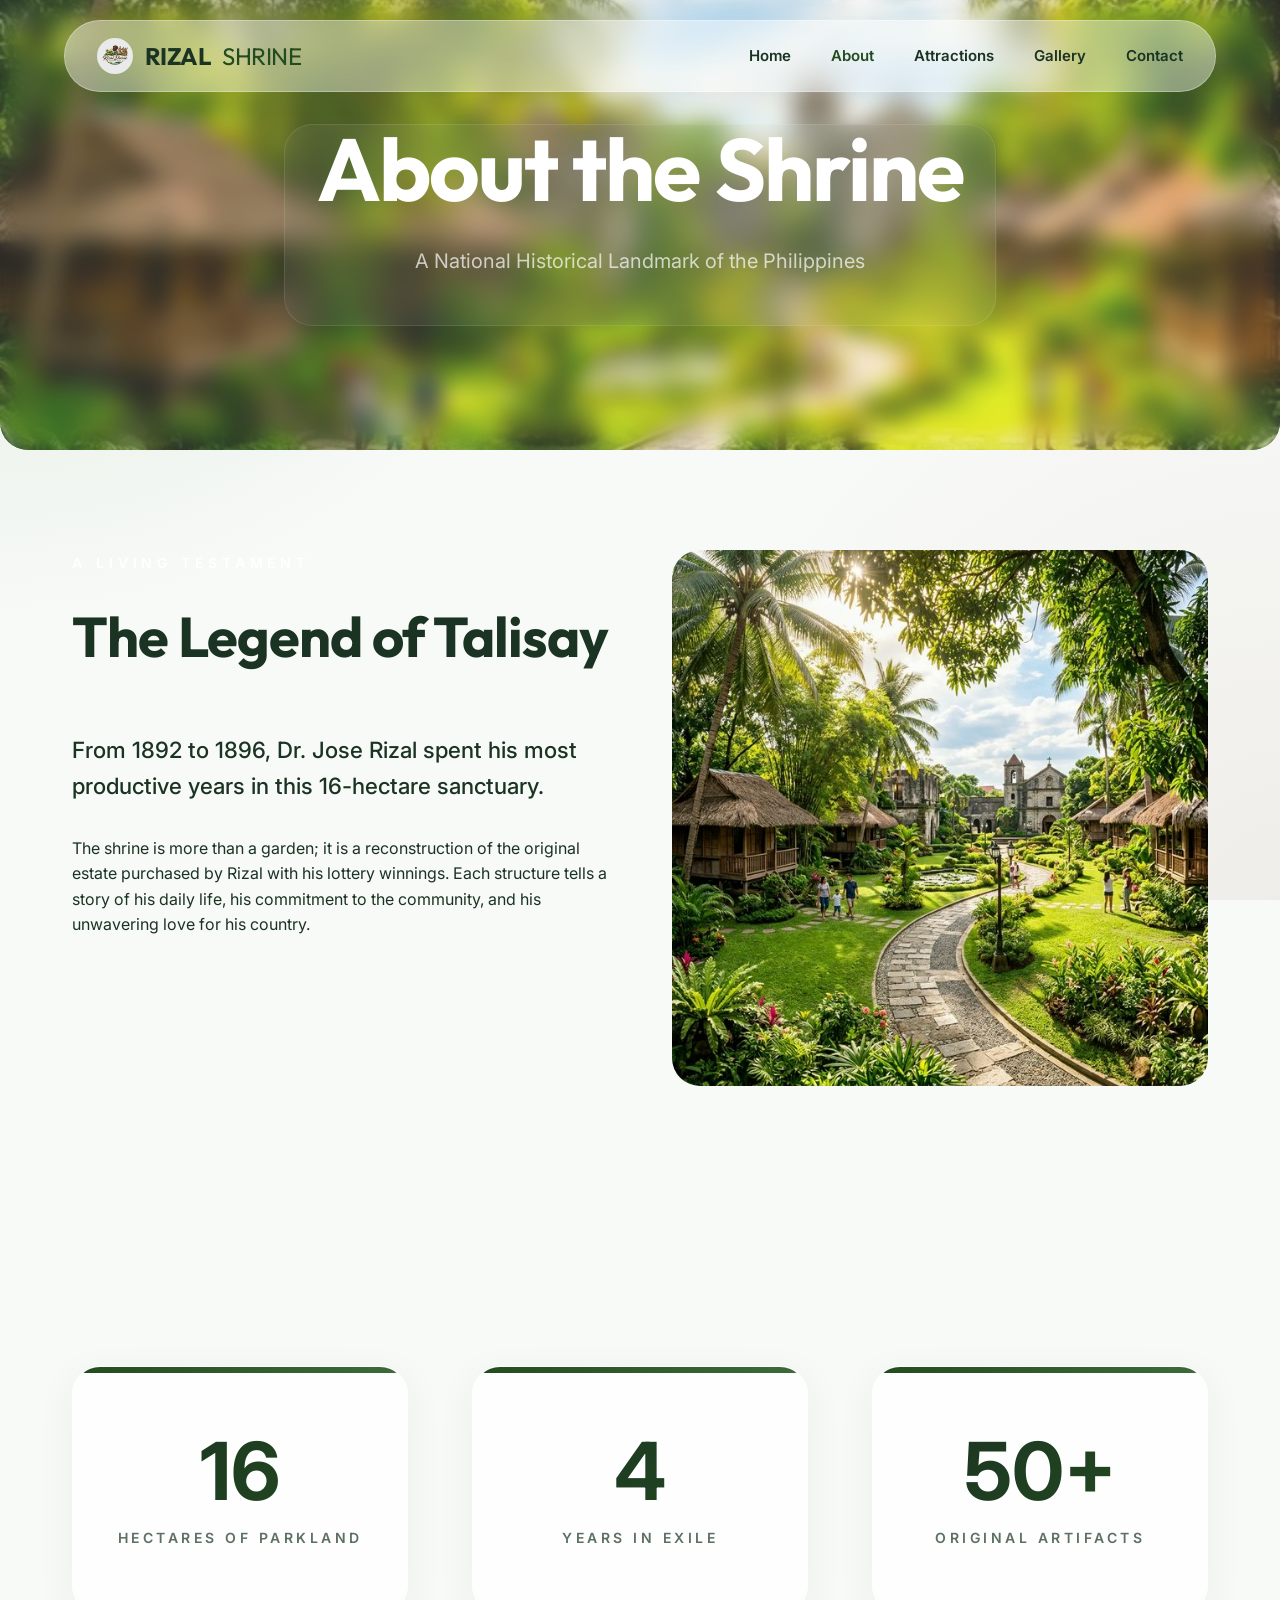
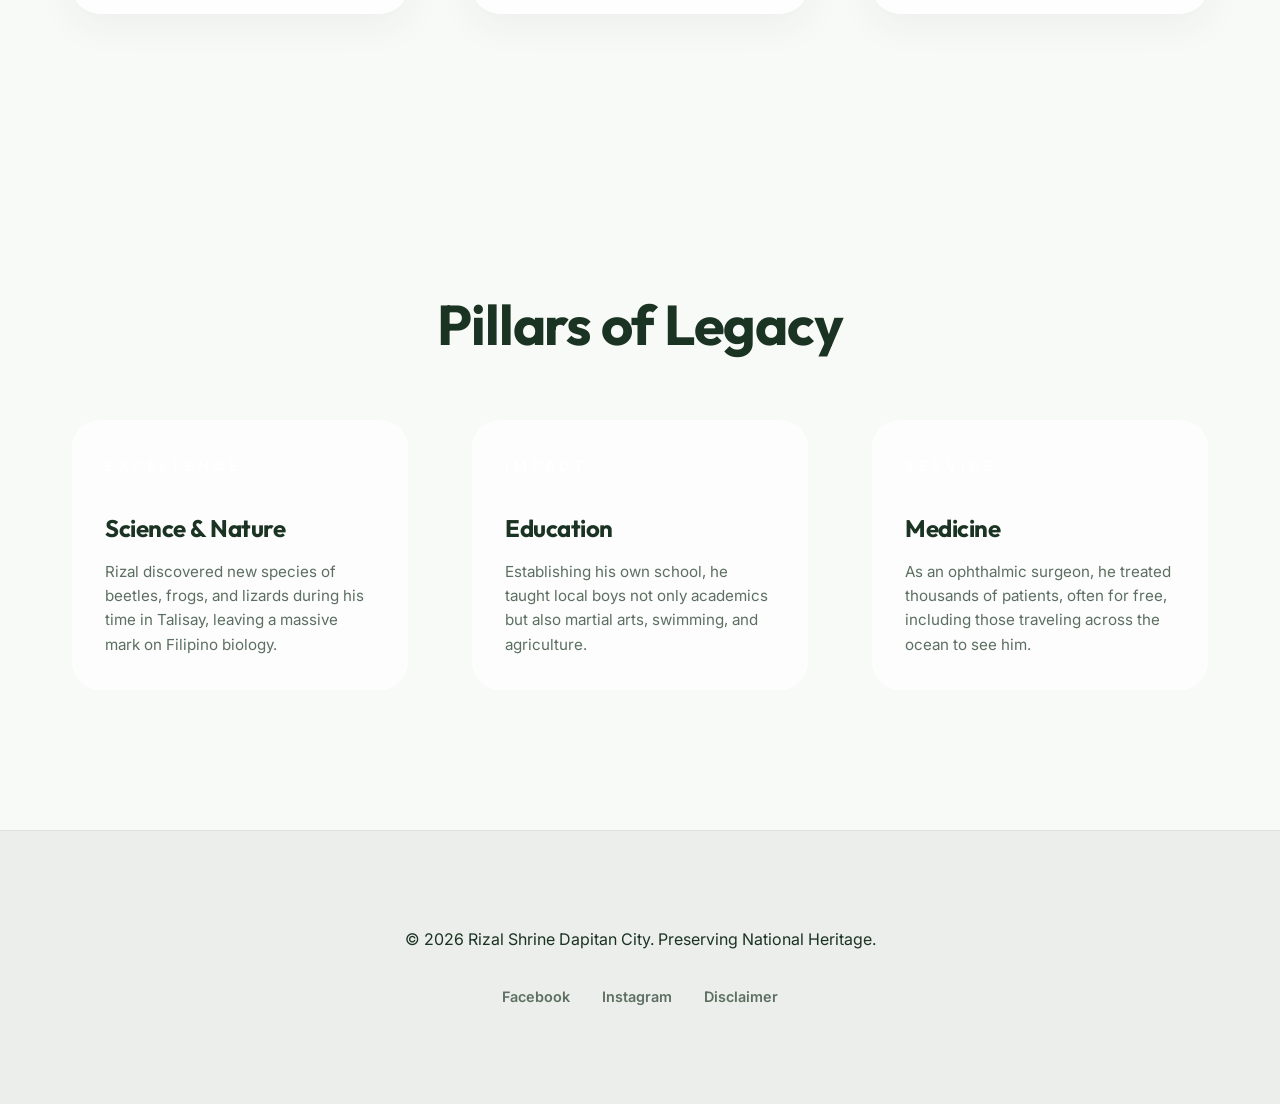
==== about.html @ 05b251b5 "feat: Complete Glassmorphism & Heritage Green UI Overhaul" ====
<!DOCTYPE html>
<html lang="en">

<head>
    <meta charset="UTF-8">
    <meta name="viewport" content="width=device-width, initial-scale=1.0">
    <title>About | Rizal Shrine Dapitan</title>
    <meta name="description" content="Learn about the history and significance of the Rizal Shrine in Dapitan City.">
    <link rel="preconnect" href="https://fonts.googleapis.com">
    <link rel="preconnect" href="https://fonts.gstatic.com" crossorigin>
    <link href="https://fonts.googleapis.com/css2?family=Inter:wght@400;500;600&family=Outfit:wght@400;600;700&display=swap" rel="stylesheet">
    <link rel="icon" type="image/jpeg" href="images/logo_new.jpg">
    <link rel="stylesheet" href="css/style.css">
</head>

<body>
    <nav class="navbar" id="navbar">
        <div class="container">
            <a href="index.html" class="logo">
                <img src="images/logo_new.jpg" alt="Rizal Shrine Logo" class="nav-logo">
                RIZAL <span>SHRINE</span>
            </a>
            <ul class="nav-links">
                <li><a href="index.html">Home</a></li>
                <li><a href="about.html" class="active">About</a></li>
                <li><a href="attractions.html">Attractions</a></li>
                <li><a href="gallery.html">Gallery</a></li>
                <li><a href="contact.html">Contact</a></li>
            </ul>
        </div>
    </nav>

    <header class="hero hero-small" style="background-image: url('images/grounds.png');">
        <div class="hero-overlay"></div>
        <div class="container hero-content">
            <h1>About the Shrine</h1>
            <p>A National Historical Landmark of the Philippines</p>
        </div>
    </header>

    <main>
        <section class="section">
            <div class="container">
                <div class="grid grid-2">
                    <div class="about-text">
                        <span class="eyebrow">A Living Testament</span>
                        <h2 class="section-title">The Legend of Talisay</h2>
                        <p class="lead">From 1892 to 1896, Dr. Jose Rizal spent his most productive years in this 16-hectare sanctuary.</p>
                        <p>The shrine is more than a garden; it is a reconstruction of the original estate purchased by Rizal with his lottery winnings. Each structure tells a story of his daily life, his commitment to the community, and his unwavering love for his country.</p>
                    </div>
                    <div class="about-visual">
                        <img src="images/grounds.png" alt="Rizal Shrine Grounds" class="img-responsive rounded shadow">
                    </div>
                </div>
            </div>
        </section>

        <!-- Stats Dashboard -->
        <section class="section secondary-bg">
            <div class="container">
                <div class="grid grid-3">
                    <div class="stat-card text-center">
                        <span class="stat-number">16</span>
                        <p class="stat-label">Hectares of Parkland</p>
                    </div>
                    <div class="stat-card text-center">
                        <span class="stat-number">4</span>
                        <p class="stat-label">Years in Exile</p>
                    </div>
                    <div class="stat-card text-center">
                        <span class="stat-number">50+</span>
                        <p class="stat-label">Original Artifacts</p>
                    </div>
                </div>
            </div>
        </section>

        <!-- Legacy Pillars -->
        <section class="section">
            <div class="container">
                <h2 class="section-title text-center">Pillars of Legacy</h2>
                <div class="grid grid-3">
                    <div class="card">
                        <div class="card-content">
                            <span class="eyebrow">Excellence</span>
                            <h3>Science & Nature</h3>
                            <p>Rizal discovered new species of beetles, frogs, and lizards during his time in Talisay, leaving a massive mark on Filipino biology.</p>
                        </div>
                    </div>
                    <div class="card">
                        <div class="card-content">
                            <span class="eyebrow">Impact</span>
                            <h3>Education</h3>
                            <p>Establishing his own school, he taught local boys not only academics but also martial arts, swimming, and agriculture.</p>
                        </div>
                    </div>
                    <div class="card">
                        <div class="card-content">
                            <span class="eyebrow">Service</span>
                            <h3>Medicine</h3>
                            <p>As an ophthalmic surgeon, he treated thousands of patients, often for free, including those traveling across the ocean to see him.</p>
                        </div>
                    </div>
                </div>
            </div>
        </section>
    </main>

    <footer class="footer">
        <div class="container text-center">
            <p>&copy; 2026 Rizal Shrine Dapitan City. Preserving National Heritage.</p>
            <div class="social-links">
                
                <a href="#">Facebook</a>
                <a href="#">Instagram</a>
                <a href="disclaimer.html">Disclaimer</a>
                
            </div>
        </div>
    </footer>

    <script src="js/script.js"></script>
</body>

</html>
---- css/style.css ----
:root {
    /* Multi-tone Modern Green Palette */
    --primary: #1B3322; /* Deep Obsidian Green (for text/headings) */
    --accent: #234B20; /* Forest Green (for primary buttons/links) */
    --accent-light: #3D6B39;
    --accent-vibrant: #4CAF50;
    --heritage-brown: #2D1E12; /* Secondary Heritage Brown */
    --bg-sage: #F1F4F1; /* Soft Sage Background */
    --bg: #F8FAF8; /* Clean Off-White Green Tint */
    --text: #1B3322;
    --text-muted: #5C6F61;
    --border: rgba(35, 75, 32, 0.08); /* Green tinted border */
    --glass: rgba(255, 255, 255, 0.88);
    --glass-blur: blur(28px);
    --radius: 28px;
    --shadow: 0 10px 40px rgba(27, 51, 34, 0.06);
    --transition: all 0.5s cubic-bezier(0.4, 0, 0.2, 1);
}

/* Base Styles */
* {
    margin: 0;
    padding: 0;
    box-sizing: border-box;
    -webkit-font-smoothing: antialiased;
}

body {
    font-family: 'Inter', sans-serif;
    color: var(--text);
    background-color: var(--bg);
    /* Organic Green Layering */
    background: radial-gradient(circle at 0% 0%, #D8E6D8 0%, transparent 40%),
                radial-gradient(circle at 100% 100%, #EFEDE9 0%, transparent 40%),
                var(--bg);
    background-attachment: fixed;
    line-height: 1.6;
    overflow-x: hidden;
}

h1, h2, h3, .logo {
    font-family: 'Outfit', sans-serif;
    font-weight: 700;
    letter-spacing: -0.02em;
}

a {
    transition: var(--transition);
    color: inherit;
    text-decoration: none;
}

/* Glass Utility */
.glass {
    background: var(--glass);
    backdrop-filter: var(--glass-blur);
    -webkit-backdrop-filter: var(--glass-blur);
    border: 1px solid var(--border);
    box-shadow: var(--shadow);
}

/* Navbar */
.navbar {
    position: fixed;
    top: 20px;
    left: 50%;
    transform: translateX(-50%);
    width: 90%;
    max-width: 1200px;
    z-index: 1000;
    padding: 1rem 2rem;
    border-radius: 50px;
    transition: var(--transition);
    /* Modern floating glass navbar */
    background: rgba(255, 255, 255, 0.4);
    backdrop-filter: blur(12px);
    border: 1px solid rgba(255, 255, 255, 0.3);
    box-shadow: 0 4px 30px rgba(0, 0, 0, 0.05);
}

.navbar.scrolled {
    background: rgba(255, 255, 255, 0.8);
    top: 10px;
    box-shadow: 0 10px 40px rgba(0, 0, 0, 0.1);
}

.navbar .container {
    display: flex;
    justify-content: space-between;
    align-items: center;
    width: 100%;
    margin: 0;
    padding: 0;
}

.logo {
    font-size: 1.5rem;
    display: flex;
    align-items: center;
    gap: 0.75rem;
    color: var(--primary);
}

.nav-logo {
    height: 36px;
    width: 36px;
    border-radius: 50%;
    object-fit: cover;
}

.nav-links {
    display: flex;
    gap: 2.5rem;
    list-style: none;
}

.nav-links a {
    font-size: 0.9375rem;
    font-weight: 600;
    color: var(--primary);
}

.logo span {
    font-weight: 400;
    color: var(--accent);
}

.nav-links a:hover, .nav-links a.active {
    color: var(--accent);
}

/* Hero */
.hero {
    height: 100vh;
    display: flex;
    align-items: center;
    justify-content: center;
    text-align: center;
    padding: 0 2rem;
    position: relative;
    overflow: hidden;
    background-size: cover;
    background-position: center;
    background-repeat: no-repeat;
}

.hero-overlay {
    position: absolute;
    top: 0; left: 0; width: 100%; height: 100%;
    /* Strong Glass Effect */
    background: rgba(255, 255, 255, 0.15);
    backdrop-filter: blur(12px) saturate(160%);
    -webkit-backdrop-filter: blur(12px) saturate(160%);
    z-index: 0;
}

.hero-content {
    position: relative;
    max-width: 900px;
    z-index: 1;
    background: rgba(255, 255, 255, 0.1);
    backdrop-filter: blur(12px);
    padding: 4.5rem;
    border-radius: var(--radius);
    border: 1px solid rgba(255, 255, 255, 0.1);
    color: white; /* Ensure base color is white */
}

.eyebrow {
    display: inline-block;
    font-weight: 600;
    font-size: 0.875rem;
    text-transform: uppercase;
    letter-spacing: 0.35em;
    color: white;
    margin-bottom: 2rem;
}

h1 {
    font-size: clamp(3rem, 10vw, 5.5rem);
    margin-bottom: 2rem;
    line-height: 1;
    color: white;
}

.hero p {
    font-size: 1.25rem;
    color: rgba(255, 255, 255, 0.8);
    margin-bottom: 3rem;
}

.hero-actions {
    display: flex;
    gap: 1.5rem;
    justify-content: center;
}

/* Buttons */
.btn {
    padding: 1.1rem 2.8rem;
    border-radius: 50px;
    font-weight: 600;
    font-size: 1rem;
    display: inline-flex;
    align-items: center;
    gap: 0.75rem;
    cursor: pointer;
    border: none;
    transition: var(--transition);
}

.btn-primary {
    background: var(--accent);
    color: white;
}

.btn-primary:hover {
    background: var(--accent-light);
    transform: translateY(-4px);
    box-shadow: 0 15px 30px rgba(46, 90, 39, 0.15);
}

.btn-outline {
    background: rgba(255, 255, 255, 0.4);
    backdrop-filter: blur(4px);
    border: 1px solid var(--border);
    color: var(--primary);
}

.btn-outline:hover {
    background: white;
    border-color: var(--primary);
    transform: translateY(-4px);
}

/* Base Utility */
.section {
    padding: 140px 0;
}

.container {
    max-width: 1200px;
    margin: 0 auto;
    padding: 0 2rem;
}

.section-title {
    font-size: 3.5rem;
    margin-bottom: 4rem;
    line-height: 1.1;
    color: var(--primary);
}

.text-center { text-align: center; }

/* Grid System */
.grid {
    display: grid;
    gap: 4rem;
}

@media (min-width: 1024px) {
    .grid-2 { grid-template-columns: 1fr 1fr; }
    .grid-3 { grid-template-columns: repeat(3, 1fr); }
}

/* Landmarks & Cards */
.landmark-grid {
    display: grid;
    grid-template-columns: repeat(auto-fit, minmax(320px, 1fr));
    gap: 3rem;
}

.card {
    background: rgba(255, 255, 255, 0.6);
    backdrop-filter: blur(12px);
    border-radius: var(--radius);
    overflow: hidden;
    transition: var(--transition);
    border: 1px solid rgba(255, 255, 255, 0.3);
}

.card:hover {
    transform: translateY(-12px);
    background: rgba(255, 255, 255, 0.8);
    box-shadow: 0 30px 60px rgba(0, 0, 0, 0.08);
}

.card-image {
    aspect-ratio: 16 / 10;
    overflow: hidden;
}

.card-image img {
    width: 100%;
    height: 100%;
    object-fit: cover;
    transition: transform 0.7s ease;
}

.card:hover .card-image img {
    transform: scale(1.05);
}

.card-content {
    padding: 2rem;
}

.card-content h3 {
    font-size: 1.5rem;
    margin-bottom: 0.75rem;
}

.card-content p {
    color: var(--text-muted);
    font-size: 0.95rem;
}

/* History Section */
.history {
    background: #FAFBFA;
}

.image-wrapper {
    position: relative;
    border-radius: var(--radius);
    overflow: hidden;
    box-shadow: 0 30px 60px rgba(0,0,0,0.1);
    aspect-ratio: 16 / 10;
}

.img-responsive {
    width: 100%;
    height: 100%;
    object-fit: cover;
    display: block;
}

/* Stats Dashboard */
.stat-card {
    background: rgba(255, 255, 255, 0.7);
    backdrop-filter: blur(20px);
    padding: 4rem 2rem;
    border-radius: var(--radius);
    border: 1px solid rgba(255, 255, 255, 0.4);
    box-shadow: var(--shadow);
    transition: var(--transition);
    position: relative;
    overflow: hidden;
}

.stat-card::before {
    content: '';
    position: absolute;
    top: 0; left: 0; width: 100%; height: 6px;
    background: linear-gradient(to right, var(--accent), var(--accent-light));
}

.stat-card:hover {
    transform: translateY(-10px);
    background: white;
    box-shadow: 0 40px 80px rgba(0,0,0,0.06);
}

.stat-number {
    font-size: 5rem;
    font-weight: 700;
    line-height: 1;
    margin-bottom: 1rem;
    background: linear-gradient(135deg, var(--primary) 0%, var(--accent) 100%);
    -webkit-background-clip: text;
    background-clip: text;
    -webkit-text-fill-color: transparent;
    display: block;
}

.stat-label {
    font-size: 0.875rem;
    font-weight: 600;
    text-transform: uppercase;
    letter-spacing: 0.25em;
    color: var(--text-muted);
}

/* Footer */
.footer {
    padding: 6rem 0;
    background: #EBEEEB;
    border-top: 1px solid var(--border);
}

.social-links {
    display: flex;
    justify-content: center;
    gap: 2rem;
    margin-top: 2rem;
}

.social-links a {
    color: var(--text-muted);
    font-size: 0.9rem;
    font-weight: 600;
}

.social-links a:hover {
    color: var(--primary);
}

/* Internal Page Heros */
.hero-small {
    height: 50vh;
    min-height: 400px;
    color: white;
    border-radius: 0 0 var(--radius) var(--radius);
    margin-bottom: -40px;
    z-index: 0;
    display: flex;
    align-items: center;
    justify-content: center;
}

.hero-small h1 {
    color: white;
}

.hero-small p {
    color: rgba(255, 255, 255, 0.7);
}

.hero-small .hero-content {
    background: rgba(255, 255, 255, 0.05);
    border-color: rgba(255, 255, 255, 0.1);
}

/* Gallery Grid */
.gallery-container {
    padding-top: 100px;
    padding-bottom: 100px;
}

.gallery-grid {
    display: grid;
    grid-template-columns: repeat(auto-fill, minmax(380px, 1fr));
    gap: 1rem;
}

.gallery-item {
    position: relative;
    overflow: hidden;
    aspect-ratio: 16/10;
    border-radius: var(--radius);
}

.gallery-item img {
    width: 100%;
    height: 100%;
    object-fit: cover;
    transition: transform 0.6s ease;
}

.gallery-item:hover img {
    transform: scale(1.08);
}

.gallery-item .overlay {
    position: absolute;
    bottom: 0; left: 0; width: 100%;
    padding: 2rem;
    background: linear-gradient(to top, rgba(0,0,0,0.8), transparent);
    color: white;
    opacity: 0;
    transform: translateY(10px);
    transition: var(--transition);
}

.gallery-item:hover .overlay {
    opacity: 1;
    transform: translateY(0);
}

/* Contact */
.contact-container {
    display: grid;
    grid-template-columns: 1fr 1.2fr;
    gap: 6rem;
    align-items: start;
    padding-top: 80px; /* Increased to lower the text */
    padding-bottom: 80px;
}

.contact-form {
    background: rgba(255, 255, 255, 0.88);
    backdrop-filter: blur(28px);
    padding: 3rem;
    border-radius: var(--radius);
    border: 1px solid rgba(35, 75, 32, 0.1);
    box-shadow: var(--shadow);
}

.form-group input, .form-group textarea {
    padding: 1.1rem 1.4rem;
    background: #F1F4F1;
    border: 1px solid transparent;
    border-radius: 12px;
}

.form-group input:focus, .form-group textarea:focus {
    background: white;
    border-color: var(--accent);
}

/* Utilities */
.lead {
    font-size: 1.4rem;
    font-weight: 500;
    color: var(--primary);
    margin-bottom: 2rem;
}

.rounded { border-radius: var(--radius); }
.active { color: var(--accent) !important; }

/* Responsive adjustments */
@media (max-width: 1024px) {
    .contact-container { grid-template-columns: 1fr; gap: 4rem; }
}

@media (max-width: 768px) {
    .section { padding: 80px 0; }
    .hero-actions { flex-direction: column; }
    .btn { width: 100%; justify-content: center; }
}
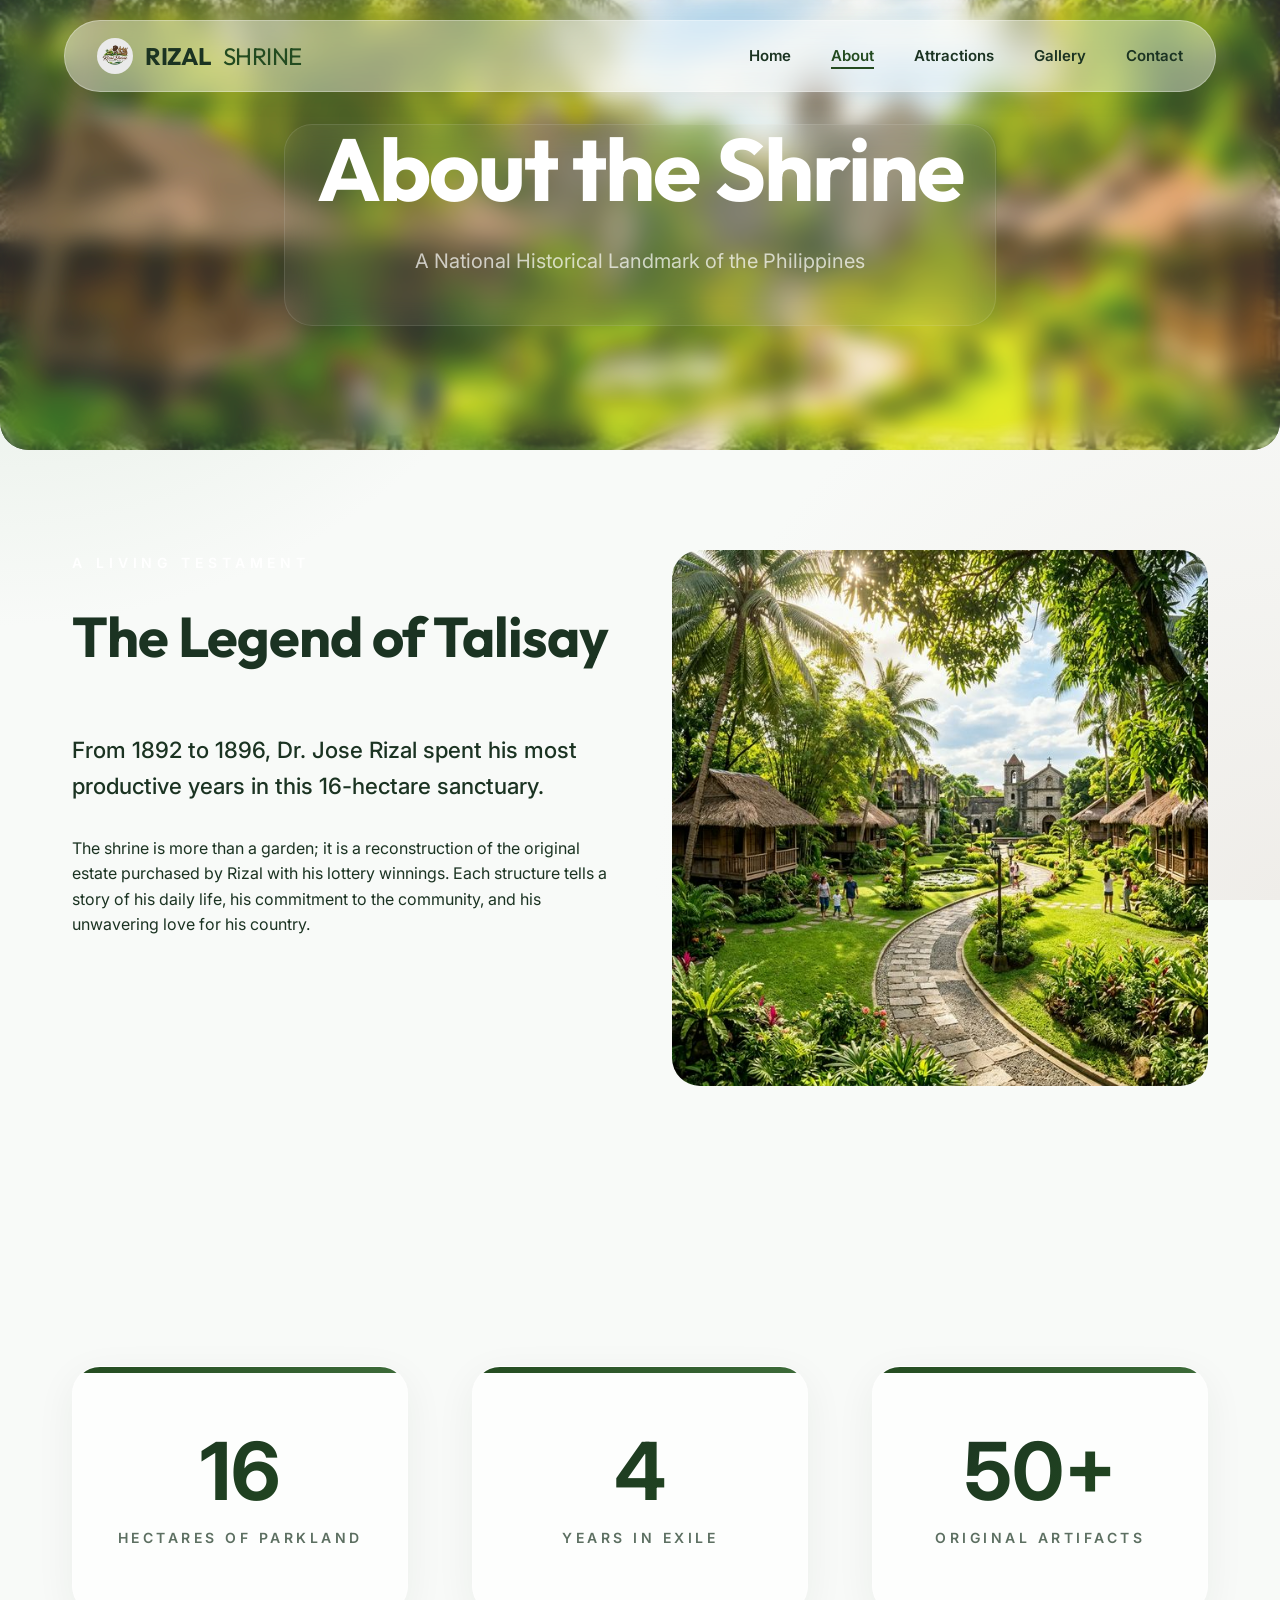
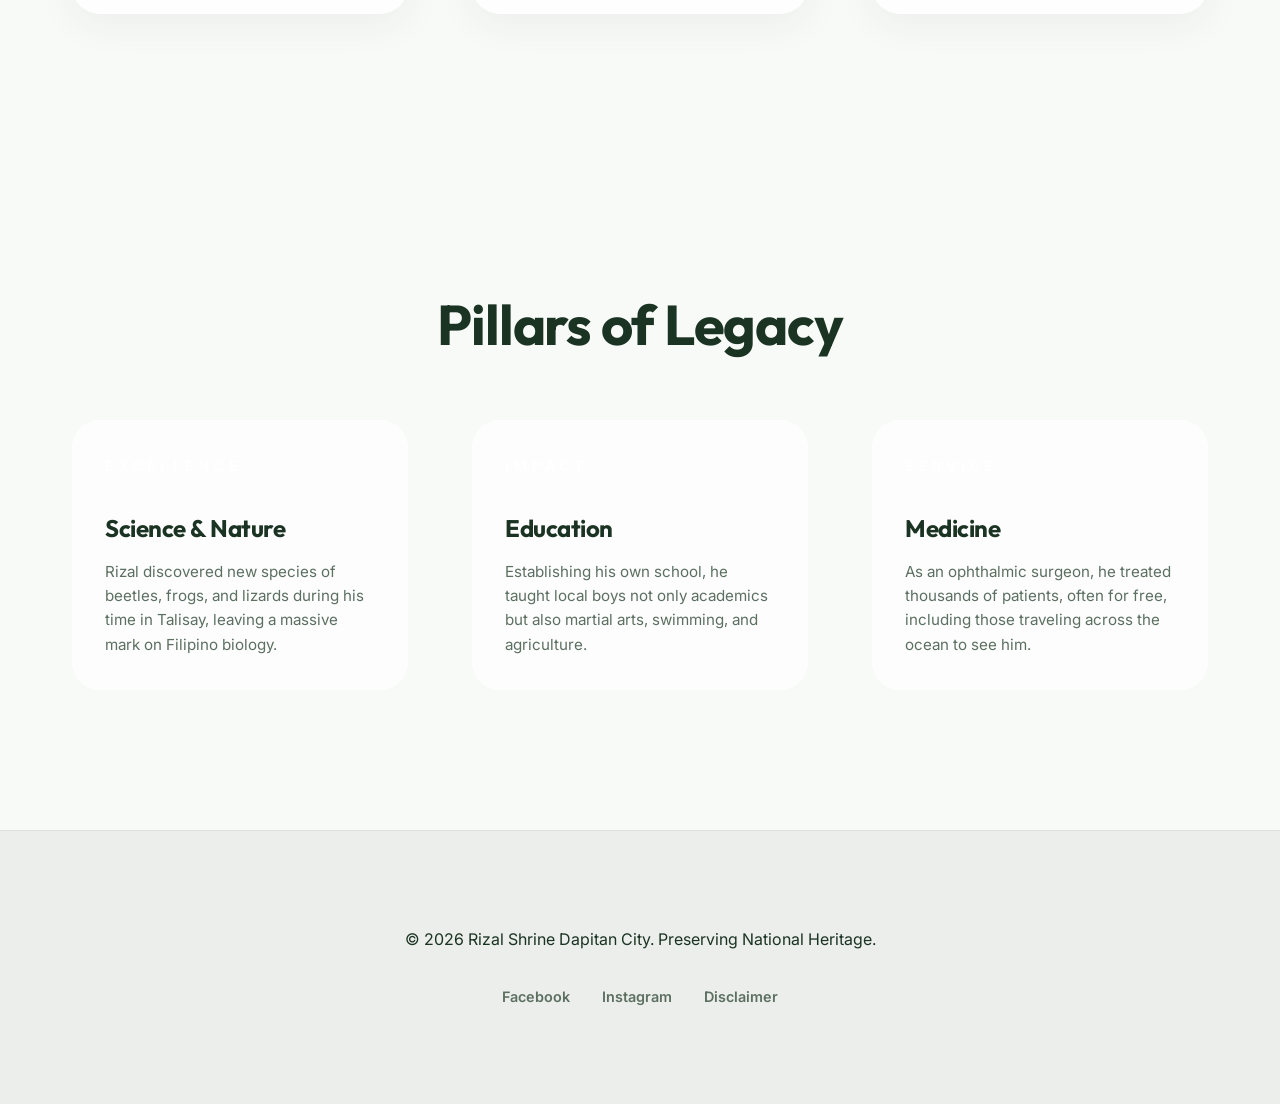
==== commit 916c677d: "Modernized UI, added lightbox gallery, and improved global animations" ====
--- a/about.html
+++ b/about.html
@@ -42,13 +42,13 @@
         <section class="section">
             <div class="container">
                 <div class="grid grid-2">
-                    <div class="about-text">
+                    <div class="about-text reveal reveal-left">
                         <span class="eyebrow">A Living Testament</span>
                         <h2 class="section-title">The Legend of Talisay</h2>
                         <p class="lead">From 1892 to 1896, Dr. Jose Rizal spent his most productive years in this 16-hectare sanctuary.</p>
                         <p>The shrine is more than a garden; it is a reconstruction of the original estate purchased by Rizal with his lottery winnings. Each structure tells a story of his daily life, his commitment to the community, and his unwavering love for his country.</p>
                     </div>
-                    <div class="about-visual">
+                    <div class="about-visual reveal reveal-right">
                         <img src="images/grounds.png" alt="Rizal Shrine Grounds" class="img-responsive rounded shadow">
                     </div>
                 </div>
@@ -58,7 +58,7 @@
         <!-- Stats Dashboard -->
         <section class="section secondary-bg">
             <div class="container">
-                <div class="grid grid-3">
+                <div class="grid grid-3 stagger">
                     <div class="stat-card text-center">
                         <span class="stat-number">16</span>
                         <p class="stat-label">Hectares of Parkland</p>
@@ -78,8 +78,8 @@
         <!-- Legacy Pillars -->
         <section class="section">
             <div class="container">
-                <h2 class="section-title text-center">Pillars of Legacy</h2>
-                <div class="grid grid-3">
+                <h2 class="section-title text-center reveal reveal-up">Pillars of Legacy</h2>
+                <div class="grid grid-3 stagger">
                     <div class="card">
                         <div class="card-content">
                             <span class="eyebrow">Excellence</span>
--- a/css/style.css
+++ b/css/style.css
@@ -18,6 +18,10 @@
 }
 
 /* Base Styles */
+html {
+    scroll-behavior: smooth;
+}
+
 * {
     margin: 0;
     padding: 0;
@@ -449,65 +453,102 @@
     overflow: hidden;
     aspect-ratio: 16/10;
     border-radius: var(--radius);
+    cursor: pointer;
+    box-shadow: 0 4px 20px rgba(0,0,0,0.05);
+    transition: var(--transition);
+}
+
+.gallery-item:hover {
+    transform: translateY(-8px);
+    box-shadow: 0 20px 40px rgba(27, 51, 34, 0.12);
 }
 
 .gallery-item img {
     width: 100%;
     height: 100%;
     object-fit: cover;
-    transition: transform 0.6s ease;
+    transition: transform 1.2s cubic-bezier(0.2, 1, 0.3, 1);
 }
 
 .gallery-item:hover img {
-    transform: scale(1.08);
+    transform: scale(1.1) rotate(1deg);
 }
 
 .gallery-item .overlay {
     position: absolute;
-    bottom: 0; left: 0; width: 100%;
-    padding: 2rem;
-    background: linear-gradient(to top, rgba(0,0,0,0.8), transparent);
+    inset: 0;
+    display: flex;
+    align-items: flex-end;
+    padding: 2.5rem;
+    background: linear-gradient(to top, rgba(27, 51, 34, 0.8), transparent 60%);
     color: white;
     opacity: 0;
-    transform: translateY(10px);
-    transition: var(--transition);
+    transition: all 0.5s cubic-bezier(0.4, 0, 0.2, 1);
 }
 
 .gallery-item:hover .overlay {
     opacity: 1;
+}
+
+
+.gallery-item .overlay h4 {
+    transform: translateY(20px);
+    transition: all 0.5s 0.1s cubic-bezier(0.4, 0, 0.2, 1);
+}
+
+.gallery-item:hover .overlay h4 {
     transform: translateY(0);
 }
 
-/* Contact */
+.contact-section {
+    position: relative;
+    padding-top: 140px;
+    padding-bottom: 140px;
+    background-size: cover;
+    background-position: center;
+    background-attachment: fixed;
+    overflow: hidden;
+}
+
 .contact-container {
+    position: relative;
+    z-index: 1;
     display: grid;
     grid-template-columns: 1fr 1.2fr;
     gap: 6rem;
-    align-items: start;
-    padding-top: 80px; /* Increased to lower the text */
-    padding-bottom: 80px;
+    align-items: center;
 }
 
 .contact-form {
-    background: rgba(255, 255, 255, 0.88);
-    backdrop-filter: blur(28px);
-    padding: 3rem;
+    background: rgba(255, 255, 255, 0.45);
+    backdrop-filter: blur(28px) saturate(180%);
+    -webkit-backdrop-filter: blur(28px) saturate(180%);
+    padding: 3.5rem;
     border-radius: var(--radius);
-    border: 1px solid rgba(35, 75, 32, 0.1);
-    box-shadow: var(--shadow);
-}
+    border: 1px solid rgba(255, 255, 255, 0.4);
+    box-shadow: 0 40px 100px rgba(0, 0, 0, 0.1);
+}
+
 
 .form-group input, .form-group textarea {
     padding: 1.1rem 1.4rem;
-    background: #F1F4F1;
-    border: 1px solid transparent;
+    background: rgba(255, 255, 255, 0.4);
+    backdrop-filter: blur(8px);
+    border: 1px solid rgba(255, 255, 255, 0.3);
     border-radius: 12px;
+    width: 100%;
+    color: var(--primary);
+    font-family: inherit;
+    transition: var(--transition);
 }
 
 .form-group input:focus, .form-group textarea:focus {
-    background: white;
+    background: rgba(255, 255, 255, 0.8);
     border-color: var(--accent);
-}
+    box-shadow: 0 0 20px rgba(76, 175, 80, 0.15);
+    outline: none;
+}
+
 
 /* Utilities */
 .lead {
@@ -529,4 +570,220 @@
     .section { padding: 80px 0; }
     .hero-actions { flex-direction: column; }
     .btn { width: 100%; justify-content: center; }
+}
+
+/* --- Global Animation System --- */
+
+/* Reveal Core */
+.reveal {
+    opacity: 0;
+    transition: all 1s cubic-bezier(0.2, 1, 0.3, 1);
+    will-change: transform, opacity;
+}
+
+.reveal-up { transform: translateY(40px); }
+.reveal-down { transform: translateY(-40px); }
+.reveal-left { transform: translateX(40px); }
+.reveal-right { transform: translateX(-40px); }
+.reveal-scale { transform: scale(0.9); }
+
+.revealed {
+    opacity: 1 !important;
+    transform: translate(0) scale(1) !important;
+}
+
+/* Staggered Children Logic */
+.stagger > * {
+    opacity: 0;
+    transform: translateY(20px);
+    transition: all 0.8s cubic-bezier(0.2, 1, 0.3, 1);
+}
+
+.stagger.revealed > * {
+    opacity: 1;
+    transform: translateY(0);
+}
+
+.stagger.revealed > *:nth-child(1) { transition-delay: 0.1s; }
+.stagger.revealed > *:nth-child(2) { transition-delay: 0.2s; }
+.stagger.revealed > *:nth-child(3) { transition-delay: 0.3s; }
+.stagger.revealed > *:nth-child(4) { transition-delay: 0.4s; }
+.stagger.revealed > *:nth-child(5) { transition-delay: 0.5s; }
+
+/* Hero Entrance Animations */
+@keyframes heroFadeIn {
+    from { opacity: 0; transform: translateY(30px); filter: blur(10px); }
+    to { opacity: 1; transform: translateY(0); filter: blur(0); }
+}
+
+@keyframes heroContentShift {
+    from { transform: scale(1.1); }
+    to { transform: scale(1); }
+}
+
+.hero-content > * {
+    animation: heroFadeIn 1.2s cubic-bezier(0.2, 1, 0.3, 1) both;
+}
+
+.hero-content .eyebrow { animation-delay: 0.2s; }
+.hero-content h1 { animation-delay: 0.4s; }
+.hero-content p { animation-delay: 0.6s; }
+.hero-content .hero-actions { animation-delay: 0.8s; }
+
+.hero {
+    overflow: hidden;
+}
+
+.hero-overlay {
+    animation: heroContentShift 3s ease-out;
+}
+
+/* Interactive Navigation Underline */
+.nav-links a {
+    position: relative;
+    padding-bottom: 4px;
+}
+
+.nav-links a::after {
+    content: '';
+    position: absolute;
+    bottom: 0;
+    left: 0;
+    width: 0;
+    height: 2px;
+    background: var(--accent);
+    transition: width 0.4s cubic-bezier(0.2, 1, 0.3, 1);
+}
+
+.nav-links a:hover::after,
+.nav-links a.active::after {
+    width: 100%;
+}
+
+/* Hover Improvements for Cards */
+.card {
+    transition: all 0.5s cubic-bezier(0.2, 1, 0.3, 1);
+    border: 1px solid rgba(255, 255, 255, 0.3);
+}
+
+.card:hover {
+    border-color: var(--accent);
+    transform: translateY(-12px) scale(1.02);
+}
+
+.card:hover .card-image img {
+    transform: scale(1.1);
+}
+
+/* Glass Float Animation */
+.glass-float {
+    animation: float 6s ease-in-out infinite;
+}
+
+@keyframes float {
+    0%, 100% { transform: translateY(0); }
+    50% { transform: translateY(-15px); }
+}
+
+/* Lightbox Styles Refined */
+.lightbox {
+    position: fixed;
+    top: 0;
+    left: 0;
+    width: 100%;
+    height: 100%;
+    background: rgba(0, 0, 0, 0); /* Start transparent */
+    backdrop-filter: blur(0px) saturate(100%); /* Start without blur */
+    -webkit-backdrop-filter: blur(0px) saturate(100%);
+    z-index: 2000;
+    display: flex; /* Always flex but invisible */
+    visibility: hidden;
+    opacity: 0;
+    align-items: center;
+    justify-content: center;
+    padding: 2rem;
+    transition: all 0.6s cubic-bezier(0.4, 0, 0.2, 1);
+    pointer-events: none;
+}
+
+.lightbox.active {
+    background: rgba(0, 0, 0, 0.92);
+    backdrop-filter: blur(24px) saturate(180%);
+    -webkit-backdrop-filter: blur(24px) saturate(180%);
+    visibility: visible;
+    opacity: 1;
+    pointer-events: auto;
+}
+
+.lightbox-content {
+    position: relative;
+    max-width: 90%;
+    max-height: 85vh;
+    display: flex;
+    flex-direction: column;
+    align-items: center;
+    gap: 1.5rem;
+    perspective: 1000px;
+}
+
+.lightbox-caption {
+    color: white;
+    font-size: 1.75rem;
+    font-family: 'Outfit', sans-serif;
+    text-align: center;
+    opacity: 0;
+    transform: translateY(-20px);
+    transition: all 0.5s 0.2s cubic-bezier(0.4, 0, 0.2, 1);
+}
+
+.lightbox.active .lightbox-caption {
+    opacity: 1;
+    transform: translateY(0);
+}
+
+.lightbox-img {
+    max-width: 100%;
+    max-height: 70vh;
+    object-fit: contain;
+    border-radius: 16px;
+    box-shadow: 0 40px 100px rgba(0,0,0,0.8);
+    background: rgba(255,255,255,0.02);
+    transform: scale(0.9) translateZ(-50px);
+    opacity: 0;
+    transition: all 0.6s 0.1s cubic-bezier(0.34, 1.56, 0.64, 1); /* Custom elastic bounce-back */
+}
+
+.lightbox.active .lightbox-img {
+    transform: scale(1) translateZ(0);
+    opacity: 1;
+}
+
+.lightbox-close {
+    position: absolute;
+    top: 3rem;
+    right: 3rem;
+    color: white;
+    font-size: 3rem;
+    cursor: pointer;
+    line-height: 1;
+    opacity: 0;
+    transform: scale(0.5) rotate(90deg);
+    transition: all 0.5s 0.4s cubic-bezier(0.4, 0, 0.2, 1);
+    z-index: 2001;
+}
+
+.lightbox.active .lightbox-close {
+    opacity: 0.7;
+    transform: scale(1) rotate(0deg);
+}
+
+.lightbox-close:hover {
+    transform: scale(1.1);
+    opacity: 1;
+    color: var(--accent-vibrant);
+    filter: drop-shadow(0 0 15px rgba(76, 175, 80, 0.6));
+}
+
+body.lightbox-open {
+    overflow: hidden;
 }
